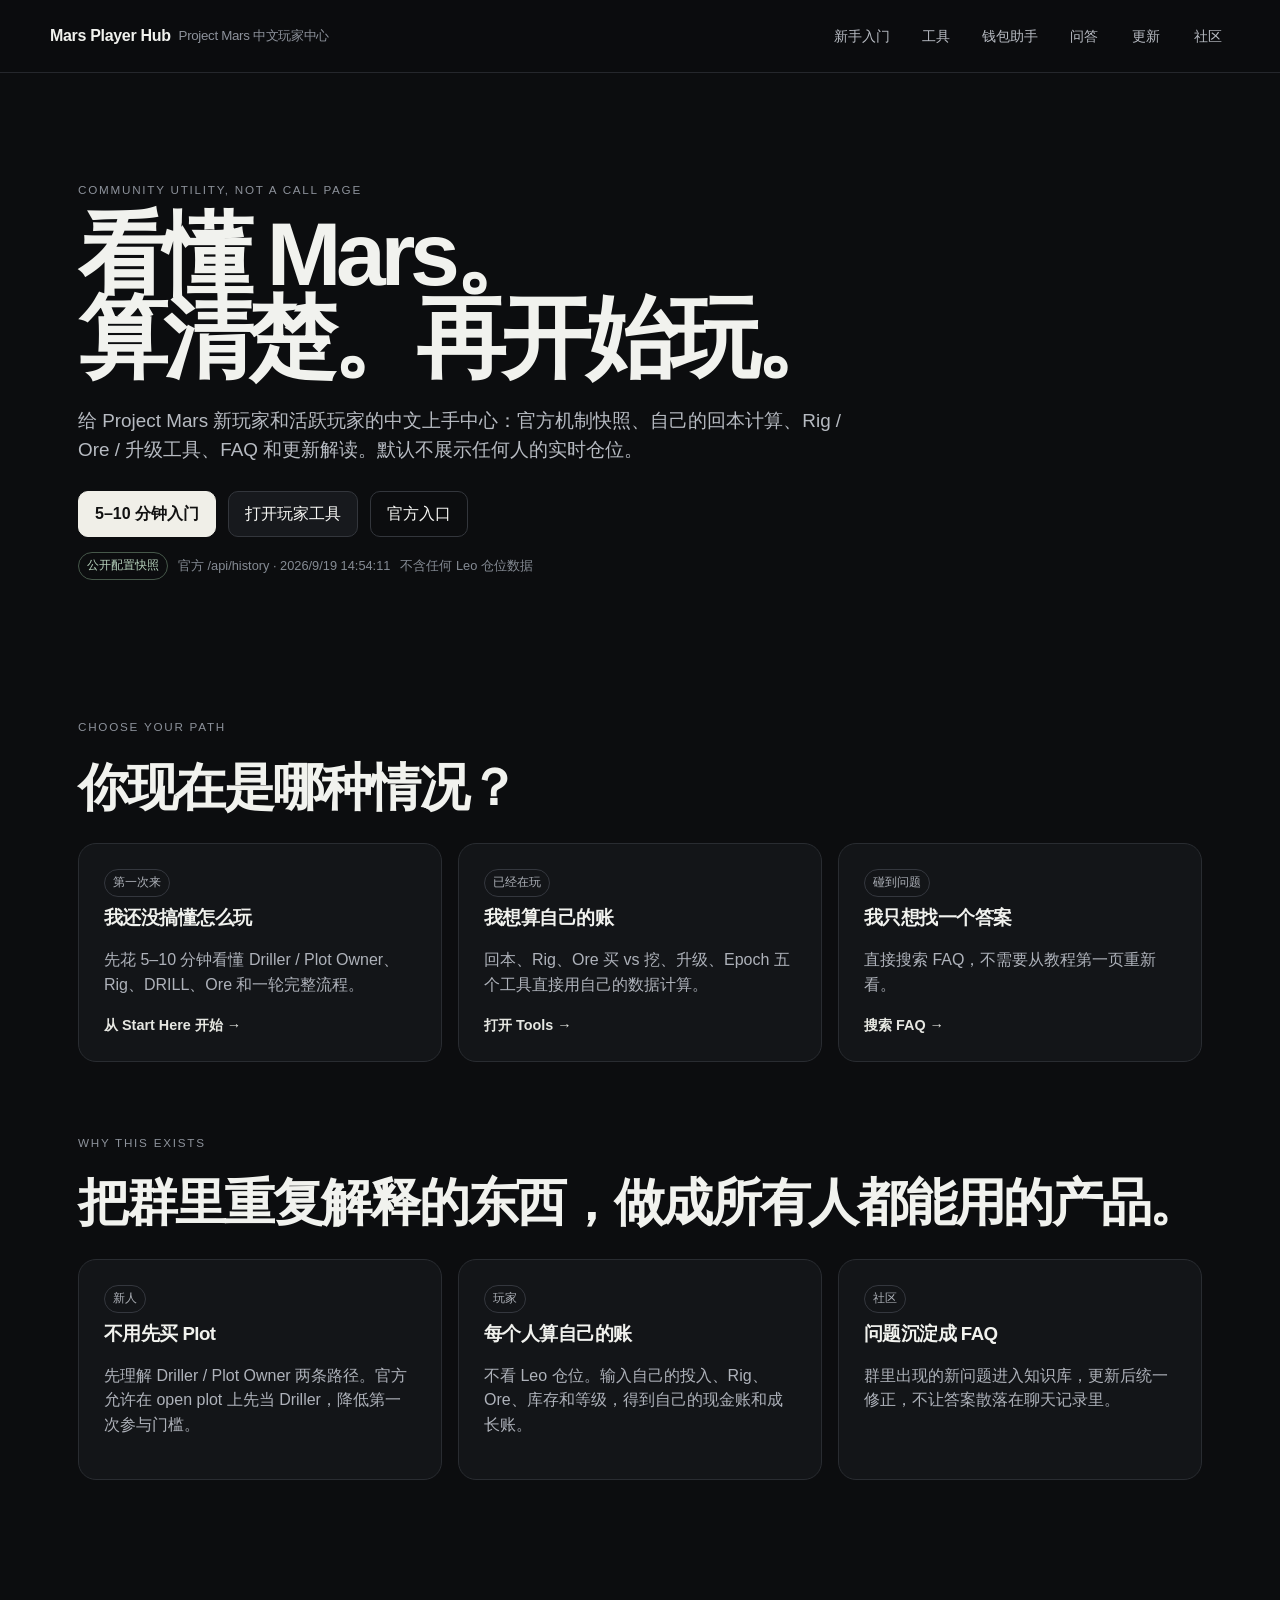
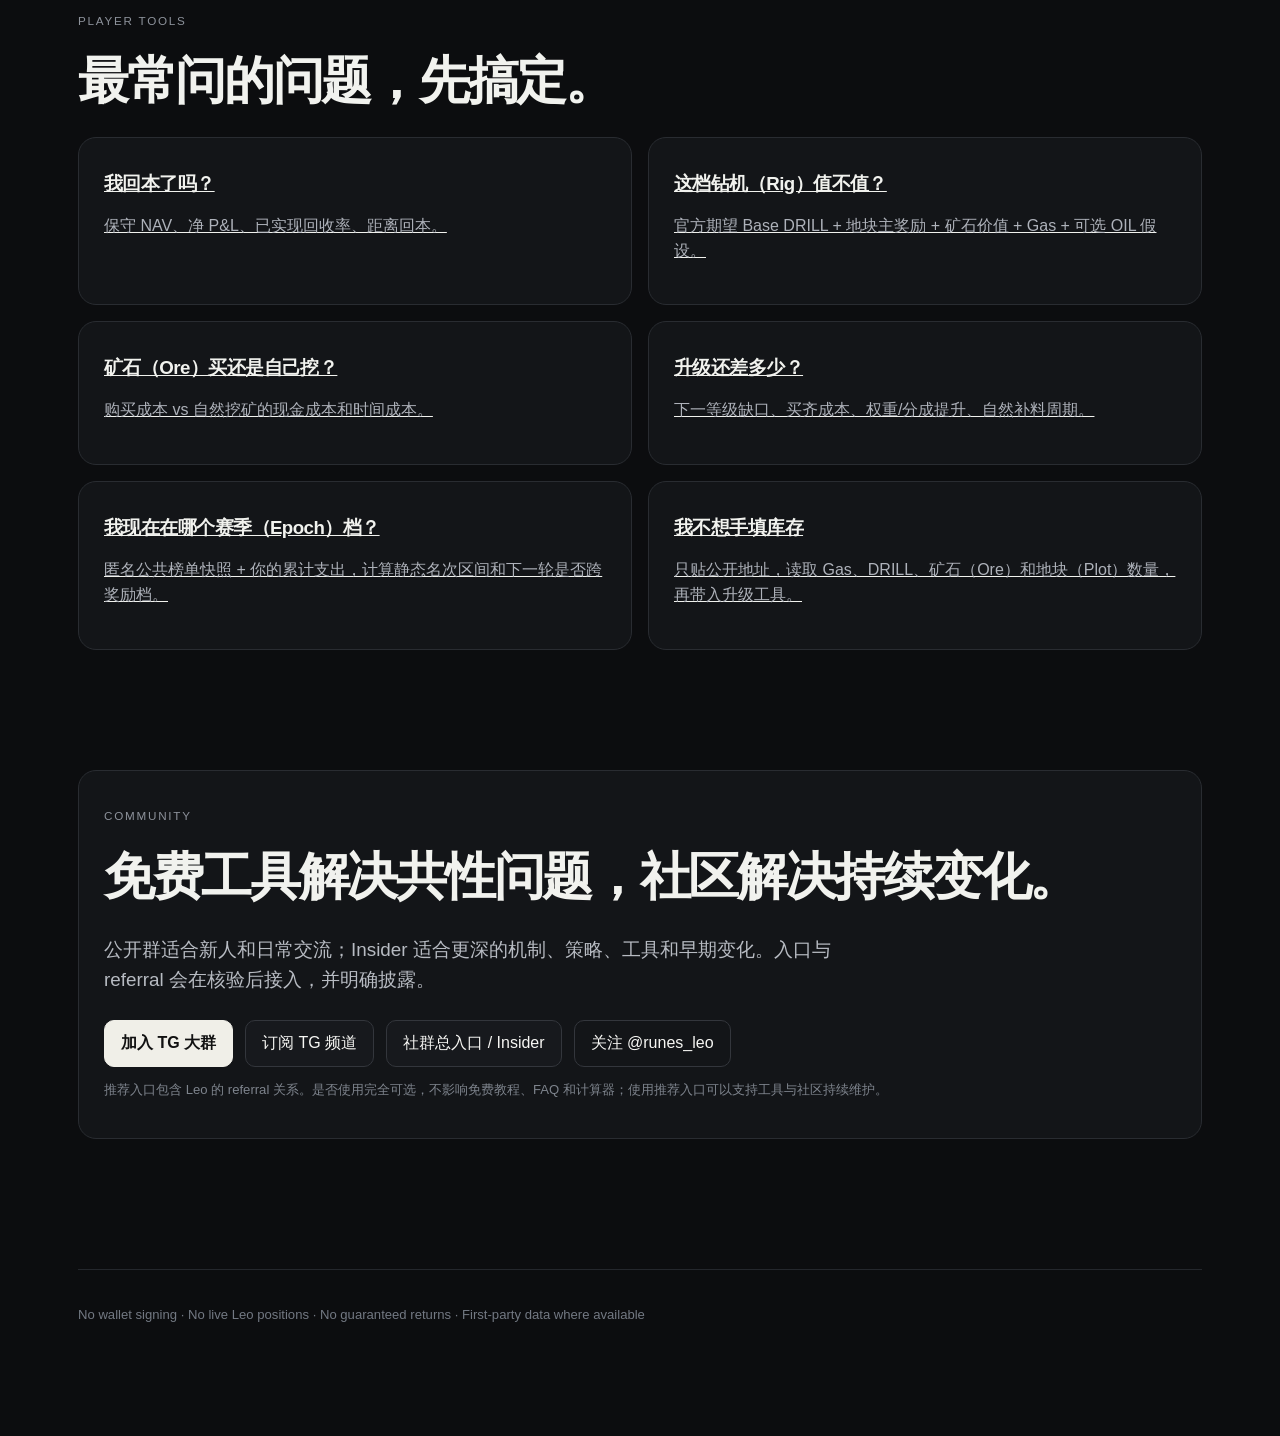
==== index.html @ 68f6cbfe "Mars Player Hub v0.5 preview" ====
<!doctype html><html lang="zh-CN"><head><meta charset="utf-8"><meta name="viewport" content="width=device-width,initial-scale=1"><title>Mars Player Hub</title><link rel="stylesheet" href="./styles.css"></head><body>
<header class="nav"><a class="brand" href="./index.html">Mars Player Hub <small>Project Mars 中文玩家中心</small></a><nav aria-label="主导航"><a href="./start.html">新手入门</a><a href="./tools.html">工具</a><a href="./wallet.html">钱包助手</a><a href="./faq.html">问答</a><a href="./updates.html">更新</a><a href="#community">社区</a></nav></header>
<main class="shell"><section class="hero"><p class="eyebrow">Community utility, not a call page</p><h1>看懂 Mars。<br>算清楚。再开始玩。</h1><p class="lede">给 Project Mars 新玩家和活跃玩家的中文上手中心：官方机制快照、自己的回本计算、Rig / Ore / 升级工具、FAQ 和更新解读。默认不展示任何人的实时仓位。</p><div class="actions"><a class="btn primary" href="./start.html">5–10 分钟入门</a><a class="btn" href="./tools.html">打开玩家工具</a><a class="btn ghost" data-track="official" href="https://project-mars.app" target="_blank" rel="noreferrer">官方入口</a></div><div id="freshness" class="sourcebar"></div></section>
<section class="section quick-paths"><p class="eyebrow">Choose your path</p><h2 class="section-title">你现在是哪种情况？</h2><div class="grid"><a class="card path-card" href="./start.html"><span class="tag">第一次来</span><h3>我还没搞懂怎么玩</h3><p>先花 5–10 分钟看懂 Driller / Plot Owner、Rig、DRILL、Ore 和一轮完整流程。</p><strong>从 Start Here 开始 →</strong></a><a class="card path-card" href="./tools.html"><span class="tag">已经在玩</span><h3>我想算自己的账</h3><p>回本、Rig、Ore 买 vs 挖、升级、Epoch 五个工具直接用自己的数据计算。</p><strong>打开 Tools →</strong></a><a class="card path-card" href="./faq.html"><span class="tag">碰到问题</span><h3>我只想找一个答案</h3><p>直接搜索 FAQ，不需要从教程第一页重新看。</p><strong>搜索 FAQ →</strong></a></div><section class="section"><p class="eyebrow">Why this exists</p><h2 class="section-title">把群里重复解释的东西，做成所有人都能用的产品。</h2><div class="grid"><article class="card"><span class="tag">新人</span><h3>不用先买 Plot</h3><p>先理解 Driller / Plot Owner 两条路径。官方允许在 open plot 上先当 Driller，降低第一次参与门槛。</p></article><article class="card"><span class="tag">玩家</span><h3>每个人算自己的账</h3><p>不看 Leo 仓位。输入自己的投入、Rig、Ore、库存和等级，得到自己的现金账和成长账。</p></article><article class="card"><span class="tag">社区</span><h3>问题沉淀成 FAQ</h3><p>群里出现的新问题进入知识库，更新后统一修正，不让答案散落在聊天记录里。</p></article></div></section>
<section class="section"><p class="eyebrow">Player tools</p><h2 class="section-title">最常问的问题，先搞定。</h2><div class="grid two"><a class="card" href="./tools.html#pnl"><h3>我回本了吗？</h3><p>保守 NAV、净 P&L、已实现回收率、距离回本。</p></a><a class="card" href="./tools.html#rig"><h3>这档钻机（Rig）值不值？</h3><p>官方期望 Base DRILL + 地块主奖励 + 矿石价值 + Gas + 可选 OIL 假设。</p></a><a class="card" href="./tools.html#ore"><h3>矿石（Ore）买还是自己挖？</h3><p>购买成本 vs 自然挖矿的现金成本和时间成本。</p></a><a class="card" href="./tools.html#upgrade"><h3>升级还差多少？</h3><p>下一等级缺口、买齐成本、权重/分成提升、自然补料周期。</p></a><a class="card" href="./tools.html#epoch"><h3>我现在在哪个赛季（Epoch）档？</h3><p>匿名公共榜单快照 + 你的累计支出，计算静态名次区间和下一轮是否跨奖励档。</p></a><a class="card" href="./wallet.html"><h3>我不想手填库存</h3><p>只贴公开地址，读取 Gas、DRILL、矿石（Ore）和地块（Plot）数量，再带入升级工具。</p></a></div></section>
<section id="community" class="section"><div class="panel"><p class="eyebrow">Community</p><h2 class="section-title">免费工具解决共性问题，社区解决持续变化。</h2><p class="lede">公开群适合新人和日常交流；Insider 适合更深的机制、策略、工具和早期变化。入口与 referral 会在核验后接入，并明确披露。</p><div class="actions"><a class="btn primary" target="_blank" rel="noreferrer" data-track="tg_group" href="https://t.me/runesgang">加入 TG 大群</a><a class="btn" target="_blank" rel="noreferrer" data-track="tg_channel" href="https://t.me/runesgangalpha">订阅 TG 频道</a><a class="btn" target="_blank" rel="noreferrer" data-track="community" href="https://leolabs.me/go/community">社群总入口 / Insider</a><a class="btn ghost" target="_blank" rel="noreferrer" data-track="x" href="https://x.com/runes_leo">关注 @runes_leo</a></div><p class="disclosure">推荐入口包含 Leo 的 referral 关系。是否使用完全可选，不影响免费教程、FAQ 和计算器；使用推荐入口可以支持工具与社区持续维护。</p></div></section>
<footer class="footer">No wallet signing · No live Leo positions · No guaranteed returns · First-party data where available</footer></main><script type="module" src="./home.mjs"></script><script type="module" src="./analytics.mjs"></script></body></html>
---- styles.css ----
*{box-sizing:border-box}html{scroll-behavior:smooth}body{margin:0;font-family:Inter,-apple-system,BlinkMacSystemFont,"Segoe UI",sans-serif;background:#0c0d0f;color:#f1f2ee;line-height:1.55}a{color:inherit}.nav{position:sticky;top:0;z-index:20;display:flex;align-items:center;justify-content:space-between;gap:24px;padding:16px max(22px,calc((100vw - 1180px)/2));background:rgba(12,13,15,.9);backdrop-filter:blur(18px);border-bottom:1px solid #25272c}.brand{text-decoration:none;font-weight:800;letter-spacing:-.02em}.brand small{color:#8d929b;font-weight:500;margin-left:8px}.nav nav{display:flex;align-items:center;gap:18px}.nav nav a{font-size:.9rem;text-decoration:none;color:#b8bcc3}.nav nav a:hover,.nav nav a.active{color:#fff}.shell{max-width:1180px;margin:auto;padding:0 28px}.hero{padding:96px 0 66px;max-width:920px}.eyebrow{font-size:.73rem;letter-spacing:.15em;text-transform:uppercase;color:#8d929b}.hero h1{font-size:clamp(3.2rem,7vw,6.7rem);line-height:.94;letter-spacing:-.06em;margin:13px 0 26px}.lede{max-width:780px;color:#b7bbc2;font-size:1.18rem}.actions{display:flex;gap:12px;flex-wrap:wrap;margin-top:26px}.btn{display:inline-flex;justify-content:center;align-items:center;min-height:44px;padding:10px 16px;border:1px solid #33363c;border-radius:10px;background:#17191d;color:#f7f7f4;text-decoration:none;font:inherit;cursor:pointer}.btn.primary{background:#f0efe8;color:#111;border-color:#f0efe8;font-weight:750}.btn.ghost{background:transparent}.btn:disabled{opacity:.45;cursor:not-allowed}.section{padding:60px 0}.section-title{font-size:clamp(2rem,4vw,3.2rem);letter-spacing:-.045em;margin:8px 0 16px}.muted{color:#90959e}.grid{display:grid;grid-template-columns:repeat(3,1fr);gap:16px}.grid.two{grid-template-columns:repeat(2,1fr)}.card,.panel,.tool,.notice{border:1px solid #292c31;background:#131518;border-radius:18px;padding:25px}.card h3,.tool h2{margin:6px 0 10px;letter-spacing:-.03em}.card p,.tool p{color:#aeb2ba}.metric{font-size:2rem;font-weight:800;letter-spacing:-.04em}.tag,.badge{display:inline-flex;padding:4px 8px;border:1px solid #34373e;border-radius:999px;font-size:.72rem;color:#adb1b8}.badge.good{border-color:#46584a;color:#b7d3bd}.badge.warn{border-color:#65573b;color:#dbc995}.steps{counter-reset:step;display:grid;gap:12px}.step{display:grid;grid-template-columns:44px 1fr;gap:14px;align-items:start;padding:18px;border:1px solid #292c31;border-radius:14px;background:#111316}.step:before{counter-increment:step;content:counter(step);display:grid;place-items:center;width:34px;height:34px;border-radius:50%;background:#ecebe5;color:#111;font-weight:800}.step h3{margin:2px 0 5px}.step p{margin:0;color:#aeb2ba}.split{display:grid;grid-template-columns:1fr 1fr;gap:20px}.table-wrap{overflow:auto;border:1px solid #292c31;border-radius:14px}table{width:100%;border-collapse:collapse;min-width:650px}th,td{text-align:left;padding:12px 14px;border-bottom:1px solid #25282d;font-size:.9rem}th{color:#9297a0;font-weight:600;background:#101215}tr:last-child td{border-bottom:0}.tool-grid{display:grid;grid-template-columns:repeat(2,1fr);gap:18px}.tool{min-height:100%}.tool.wide{grid-column:1/-1}.form-grid{display:grid;grid-template-columns:repeat(2,1fr);gap:12px;margin:18px 0}.form-grid.three{grid-template-columns:repeat(3,1fr)}label{display:block;color:#c6c9ce;font-size:.86rem}input,select{width:100%;margin-top:6px;padding:11px 12px;background:#0d0f11;color:#f5f5f2;border:1px solid #33363d;border-radius:9px;font:inherit}input:focus,select:focus{outline:1px solid #777d87}.result{margin-top:15px;padding:16px;border:1px solid #30343a;border-radius:12px;background:#0d0f11}.result-grid{display:grid;grid-template-columns:repeat(3,1fr);gap:10px}.result-item{padding:12px;background:#15171a;border-radius:10px}.result-item span{display:block;color:#8f949d;font-size:.76rem}.result-item strong{display:block;margin-top:4px;font-size:1.1rem}.assumption{font-size:.78rem;color:#7f858e;margin-top:10px}.requirements{display:grid;gap:8px;margin-top:14px}.req-row{display:grid;grid-template-columns:1.2fr .8fr .8fr .8fr;gap:8px;align-items:end;padding:10px;border:1px solid #282b30;border-radius:10px}.faq-controls{display:flex;gap:10px;flex-wrap:wrap;margin:22px 0}.search{flex:1;min-width:220px}.chips{display:flex;gap:7px;flex-wrap:wrap}.chip{padding:8px 11px;border:1px solid #30333a;border-radius:999px;background:#111316;color:#aeb2ba;cursor:pointer}.chip.active{background:#ecebe5;color:#111;border-color:#ecebe5}.faq-list{display:grid;gap:10px}.faq-item{border:1px solid #292c31;border-radius:12px;background:#131518;padding:17px}.faq-item h3{margin:0 0 8px}.faq-item p{margin:0;color:#aeb2ba}.update-card{border-left:3px solid #555b65}.flow{display:grid;grid-template-columns:repeat(3,1fr);gap:10px;margin-top:16px}.flow div{padding:14px;border:1px solid #282b30;border-radius:10px;background:#0e1012}.flow b{display:block;margin-bottom:5px}.flow span{color:#9fa4ad;font-size:.88rem}.disclosure{font-size:.82rem;color:#7e848d}.footer{margin-top:70px;padding:35px 0 50px;border-top:1px solid #24272c;color:#737983;font-size:.82rem}.empty{padding:30px;text-align:center;color:#8b9099}.sourcebar{display:flex;gap:10px;align-items:center;flex-wrap:wrap;margin-top:15px;color:#858b94;font-size:.8rem}.callout{padding:18px;border-left:3px solid #c6bd8a;background:#171711;border-radius:8px;color:#d4d0b8}.danger{border-left-color:#a97070;background:#1b1313;color:#dabbbb}@media(max-width:850px){.nav nav{display:none}.grid,.grid.two,.split,.tool-grid{grid-template-columns:1fr}.tool.wide{grid-column:auto}.form-grid,.form-grid.three,.result-grid{grid-template-columns:1fr}.req-row{grid-template-columns:1fr 1fr}.hero{padding-top:70px}.shell{padding:0 18px}.flow{grid-template-columns:1fr}}
/* v0.4 usability */
.nav nav a{display:inline-flex;align-items:center;min-height:40px;white-space:nowrap}
.tool{scroll-margin-top:110px}
.tool-jump{position:sticky;top:73px;z-index:15;display:flex;gap:8px;overflow-x:auto;padding:10px 0 12px;margin-bottom:18px;background:linear-gradient(#0c0d0f 75%,transparent);scrollbar-width:none}
.tool-jump::-webkit-scrollbar{display:none}
.tool-jump a{flex:0 0 auto;text-decoration:none;border:1px solid #30333a;border-radius:999px;padding:8px 13px;min-height:40px;color:#c1c5cb;background:#111316}
.tool-jump a:hover{border-color:#575c65;color:#fff}
.helper{font-size:.82rem;color:#858b94;margin:4px 0 14px}
.advanced{margin:10px 0 16px;border:1px solid #292c31;border-radius:12px;background:#101215}
.advanced summary{cursor:pointer;padding:12px 14px;color:#b8bdc5;font-size:.88rem}
.advanced[open] summary{border-bottom:1px solid #272a2f}
.advanced .form-grid{padding:0 14px;margin:14px 0}
.advanced .helper{padding:0 14px 12px}
input,select{min-height:44px}
.chip{min-height:40px}
.role-note{font-size:.78rem;color:#8f949d}
@media(max-width:850px){
  .nav{flex-wrap:wrap;gap:6px;padding:11px 18px}
  .brand{width:100%;padding-top:2px}
  .brand small{display:none}
  .nav nav{display:flex;width:100%;overflow-x:auto;gap:18px;scrollbar-width:none;padding:1px 0}
  .nav nav::-webkit-scrollbar{display:none}
  .nav nav a{min-height:42px}
  .tool-jump{top:91px;margin-left:-18px;margin-right:-18px;padding-left:18px;padding-right:18px}
  .hero{padding-top:52px;padding-bottom:42px}
  .hero h1{font-size:clamp(2.7rem,13vw,4.7rem)}
  .section{padding:44px 0}
  .actions .btn{flex:1 1 150px}
}

/* v0.4.1 mobile hardening */
.brand{display:flex;align-items:center;min-height:40px}
.nav nav a{min-width:44px;justify-content:center;padding-left:6px;padding-right:6px}
.card,.panel,.tool,.notice,.tool-grid,.split{min-width:0}
.table-wrap{max-width:100%;min-width:0}
.tool-grid>*{min-width:0}
@media(max-width:850px){
  .nav nav{gap:8px}
}

/* v0.4.2 path clarity */
.path-card{text-decoration:none}
.path-card strong{display:block;margin-top:14px;font-size:.9rem;color:#e6e7e2}
.field-help{display:block;margin-top:6px;color:#7f858e;font-size:.76rem;line-height:1.4}
[hidden]{display:none!important}

/* v0.5 terminology + wallet helper */
.term-grid{display:grid;grid-template-columns:repeat(3,1fr);gap:12px;margin-top:24px}
.term-card{border:1px solid #292c31;background:#111316;border-radius:12px;padding:16px}
.term-card strong{display:block;font-size:1.05rem}
.term-card span{display:block;color:#9298a1;font-size:.78rem;margin-top:2px}
.term-card p{color:#aeb2ba;font-size:.84rem;margin:9px 0 0}
.wallet-form{display:grid;grid-template-columns:1fr auto;gap:12px;align-items:end}
.wallet-form .btn{min-width:120px}
.wallet-privacy{margin-top:16px}
.wallet-ore-panel{margin-top:18px}
.wallet-prefill-status{margin:10px 0 14px;padding:11px 13px;border:1px solid #2f343a;border-radius:10px;background:#101215;color:#aeb4bc;font-size:.84rem}
.wallet-prefill-status a{color:#e2e4df;text-decoration:none}
.wallet-prefill-status strong{color:#f1f2ee}
@media(max-width:850px){
  .term-grid{grid-template-columns:1fr}
  .wallet-form{grid-template-columns:1fr}
  .wallet-form .btn{width:100%}
}

.link-button{border:0;background:transparent;color:#cfd3d9;text-decoration:underline;cursor:pointer;padding:4px 6px;font:inherit;font-size:.8rem}
.link-button:hover{color:#fff}
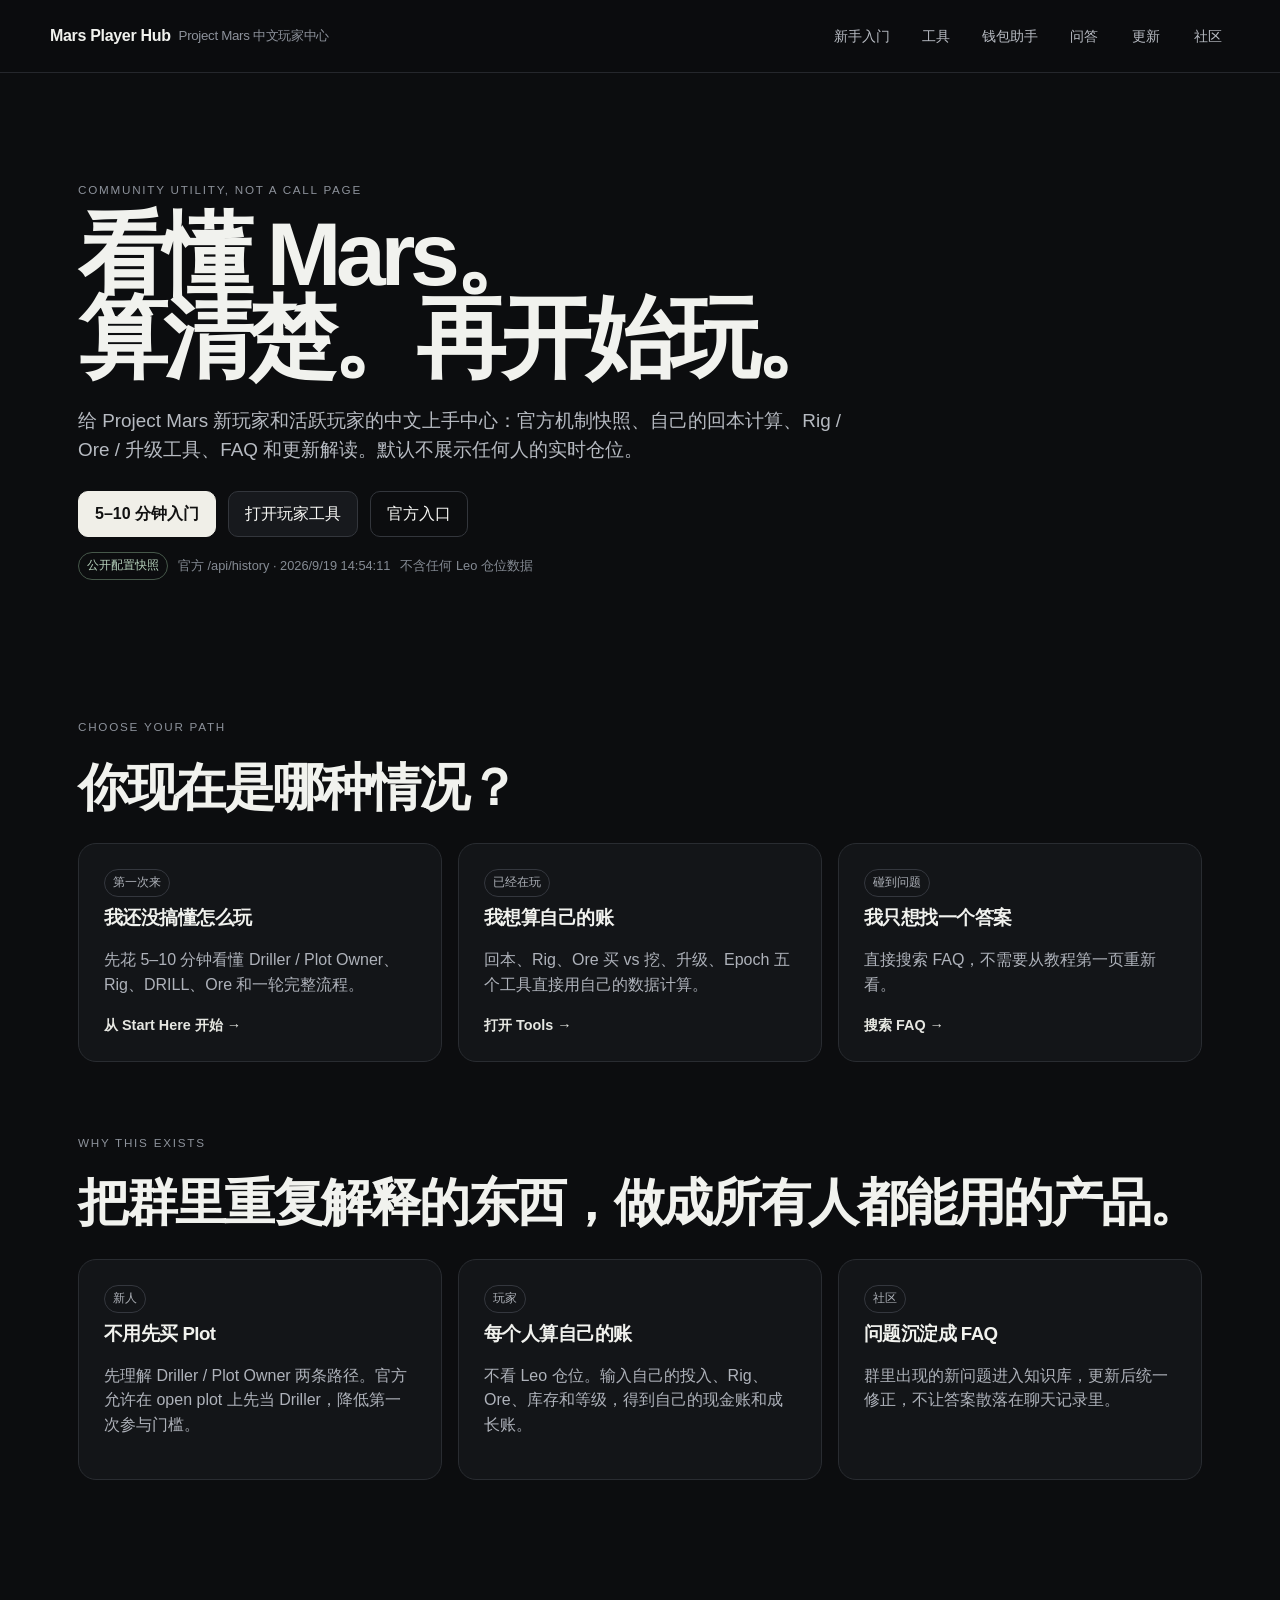
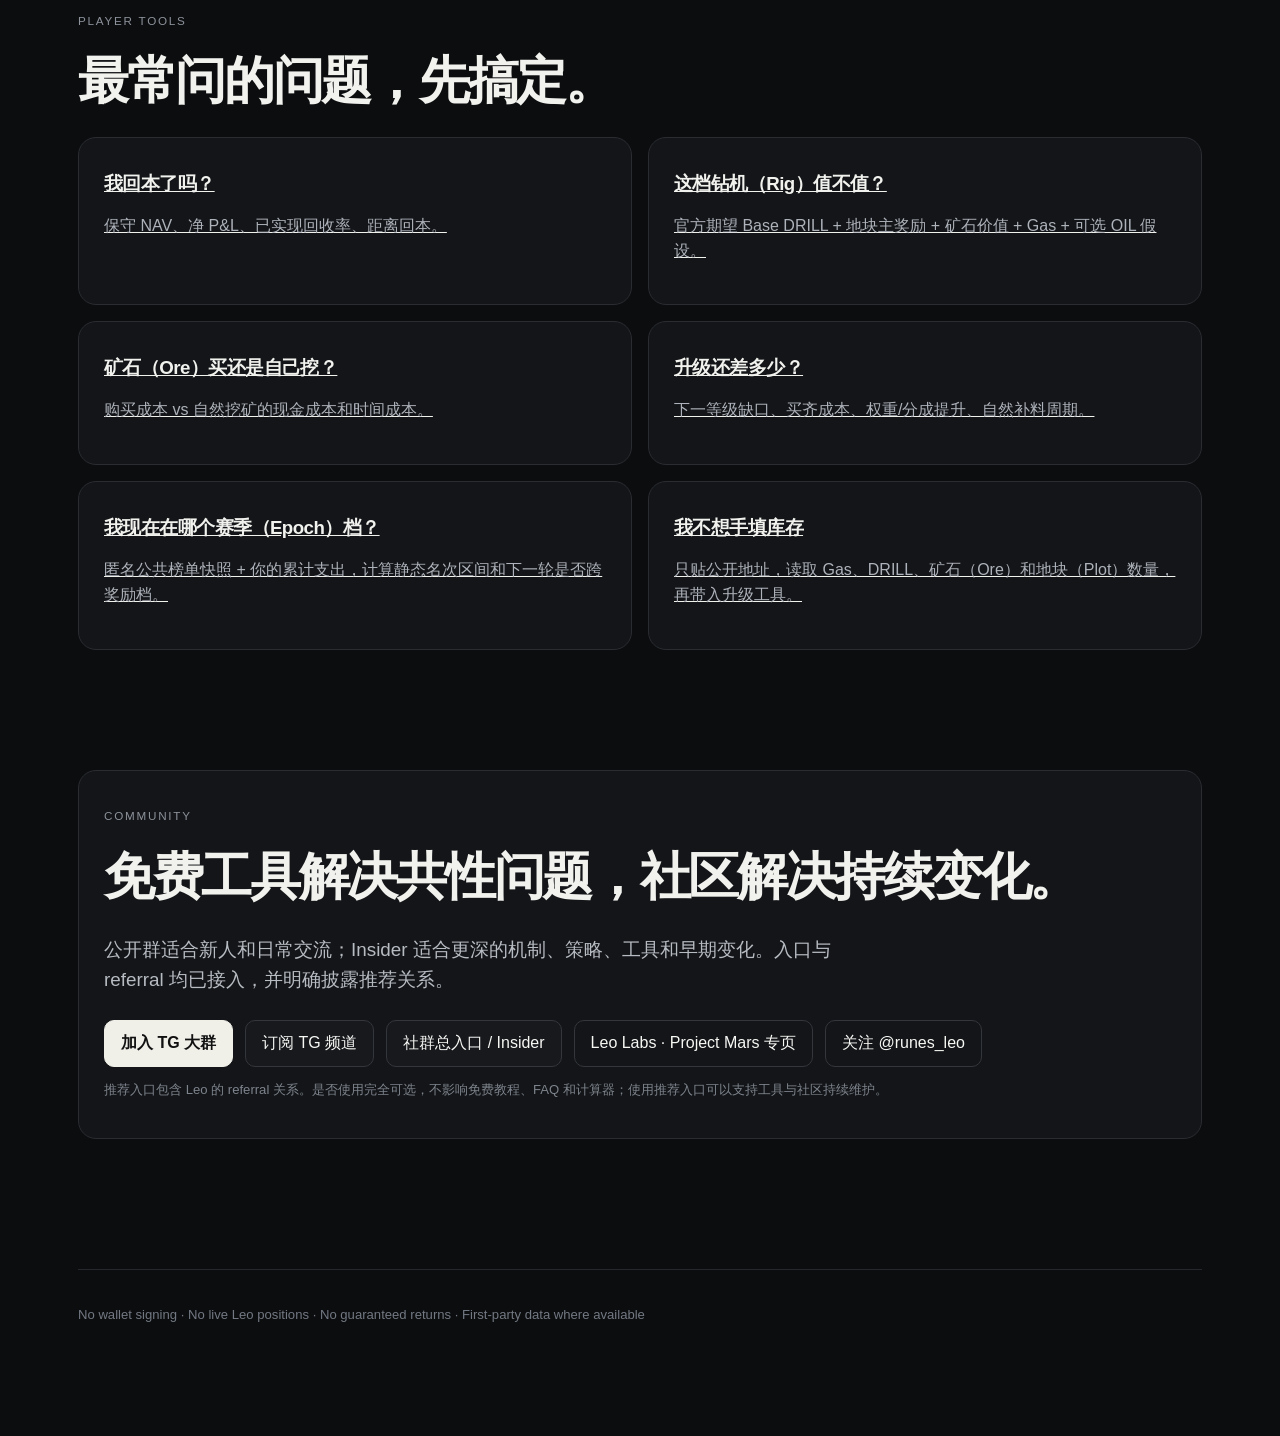
==== commit b1749641: "chore: route Mars traffic through Leo Labs" ====
--- a/index.html
+++ b/index.html
@@ -3,5 +3,5 @@
 <main class="shell"><section class="hero"><p class="eyebrow">Community utility, not a call page</p><h1>看懂 Mars。<br>算清楚。再开始玩。</h1><p class="lede">给 Project Mars 新玩家和活跃玩家的中文上手中心：官方机制快照、自己的回本计算、Rig / Ore / 升级工具、FAQ 和更新解读。默认不展示任何人的实时仓位。</p><div class="actions"><a class="btn primary" href="./start.html">5–10 分钟入门</a><a class="btn" href="./tools.html">打开玩家工具</a><a class="btn ghost" data-track="official" href="https://project-mars.app" target="_blank" rel="noreferrer">官方入口</a></div><div id="freshness" class="sourcebar"></div></section>
 <section class="section quick-paths"><p class="eyebrow">Choose your path</p><h2 class="section-title">你现在是哪种情况？</h2><div class="grid"><a class="card path-card" href="./start.html"><span class="tag">第一次来</span><h3>我还没搞懂怎么玩</h3><p>先花 5–10 分钟看懂 Driller / Plot Owner、Rig、DRILL、Ore 和一轮完整流程。</p><strong>从 Start Here 开始 →</strong></a><a class="card path-card" href="./tools.html"><span class="tag">已经在玩</span><h3>我想算自己的账</h3><p>回本、Rig、Ore 买 vs 挖、升级、Epoch 五个工具直接用自己的数据计算。</p><strong>打开 Tools →</strong></a><a class="card path-card" href="./faq.html"><span class="tag">碰到问题</span><h3>我只想找一个答案</h3><p>直接搜索 FAQ，不需要从教程第一页重新看。</p><strong>搜索 FAQ →</strong></a></div><section class="section"><p class="eyebrow">Why this exists</p><h2 class="section-title">把群里重复解释的东西，做成所有人都能用的产品。</h2><div class="grid"><article class="card"><span class="tag">新人</span><h3>不用先买 Plot</h3><p>先理解 Driller / Plot Owner 两条路径。官方允许在 open plot 上先当 Driller，降低第一次参与门槛。</p></article><article class="card"><span class="tag">玩家</span><h3>每个人算自己的账</h3><p>不看 Leo 仓位。输入自己的投入、Rig、Ore、库存和等级，得到自己的现金账和成长账。</p></article><article class="card"><span class="tag">社区</span><h3>问题沉淀成 FAQ</h3><p>群里出现的新问题进入知识库，更新后统一修正，不让答案散落在聊天记录里。</p></article></div></section>
 <section class="section"><p class="eyebrow">Player tools</p><h2 class="section-title">最常问的问题，先搞定。</h2><div class="grid two"><a class="card" href="./tools.html#pnl"><h3>我回本了吗？</h3><p>保守 NAV、净 P&L、已实现回收率、距离回本。</p></a><a class="card" href="./tools.html#rig"><h3>这档钻机（Rig）值不值？</h3><p>官方期望 Base DRILL + 地块主奖励 + 矿石价值 + Gas + 可选 OIL 假设。</p></a><a class="card" href="./tools.html#ore"><h3>矿石（Ore）买还是自己挖？</h3><p>购买成本 vs 自然挖矿的现金成本和时间成本。</p></a><a class="card" href="./tools.html#upgrade"><h3>升级还差多少？</h3><p>下一等级缺口、买齐成本、权重/分成提升、自然补料周期。</p></a><a class="card" href="./tools.html#epoch"><h3>我现在在哪个赛季（Epoch）档？</h3><p>匿名公共榜单快照 + 你的累计支出，计算静态名次区间和下一轮是否跨奖励档。</p></a><a class="card" href="./wallet.html"><h3>我不想手填库存</h3><p>只贴公开地址，读取 Gas、DRILL、矿石（Ore）和地块（Plot）数量，再带入升级工具。</p></a></div></section>
-<section id="community" class="section"><div class="panel"><p class="eyebrow">Community</p><h2 class="section-title">免费工具解决共性问题，社区解决持续变化。</h2><p class="lede">公开群适合新人和日常交流；Insider 适合更深的机制、策略、工具和早期变化。入口与 referral 会在核验后接入，并明确披露。</p><div class="actions"><a class="btn primary" target="_blank" rel="noreferrer" data-track="tg_group" href="https://t.me/runesgang">加入 TG 大群</a><a class="btn" target="_blank" rel="noreferrer" data-track="tg_channel" href="https://t.me/runesgangalpha">订阅 TG 频道</a><a class="btn" target="_blank" rel="noreferrer" data-track="community" href="https://leolabs.me/go/community">社群总入口 / Insider</a><a class="btn ghost" target="_blank" rel="noreferrer" data-track="x" href="https://x.com/runes_leo">关注 @runes_leo</a></div><p class="disclosure">推荐入口包含 Leo 的 referral 关系。是否使用完全可选，不影响免费教程、FAQ 和计算器；使用推荐入口可以支持工具与社区持续维护。</p></div></section>
+<section id="community" class="section"><div class="panel"><p class="eyebrow">Community</p><h2 class="section-title">免费工具解决共性问题，社区解决持续变化。</h2><p class="lede">公开群适合新人和日常交流；Insider 适合更深的机制、策略、工具和早期变化。入口与 referral 均已接入，并明确披露推荐关系。</p><div class="actions"><a class="btn primary" target="_blank" rel="noreferrer" data-track="tg_group" href="https://t.me/runesgang">加入 TG 大群</a><a class="btn" target="_blank" rel="noreferrer" data-track="tg_channel" href="https://t.me/runesgangalpha">订阅 TG 频道</a><a class="btn" target="_blank" rel="noreferrer" data-track="community" href="https://leolabs.me/go/community">社群总入口 / Insider</a><a class="btn ghost" target="_blank" rel="noreferrer" data-track="leolabs_mars" href="https://leolabs.me/tools/project-mars/">Leo Labs · Project Mars 专页</a><a class="btn ghost" target="_blank" rel="noreferrer" data-track="x" href="https://x.com/runes_leo">关注 @runes_leo</a></div><p class="disclosure">推荐入口包含 Leo 的 referral 关系。是否使用完全可选，不影响免费教程、FAQ 和计算器；使用推荐入口可以支持工具与社区持续维护。</p></div></section>
 <footer class="footer">No wallet signing · No live Leo positions · No guaranteed returns · First-party data where available</footer></main><script type="module" src="./home.mjs"></script><script type="module" src="./analytics.mjs"></script></body></html>
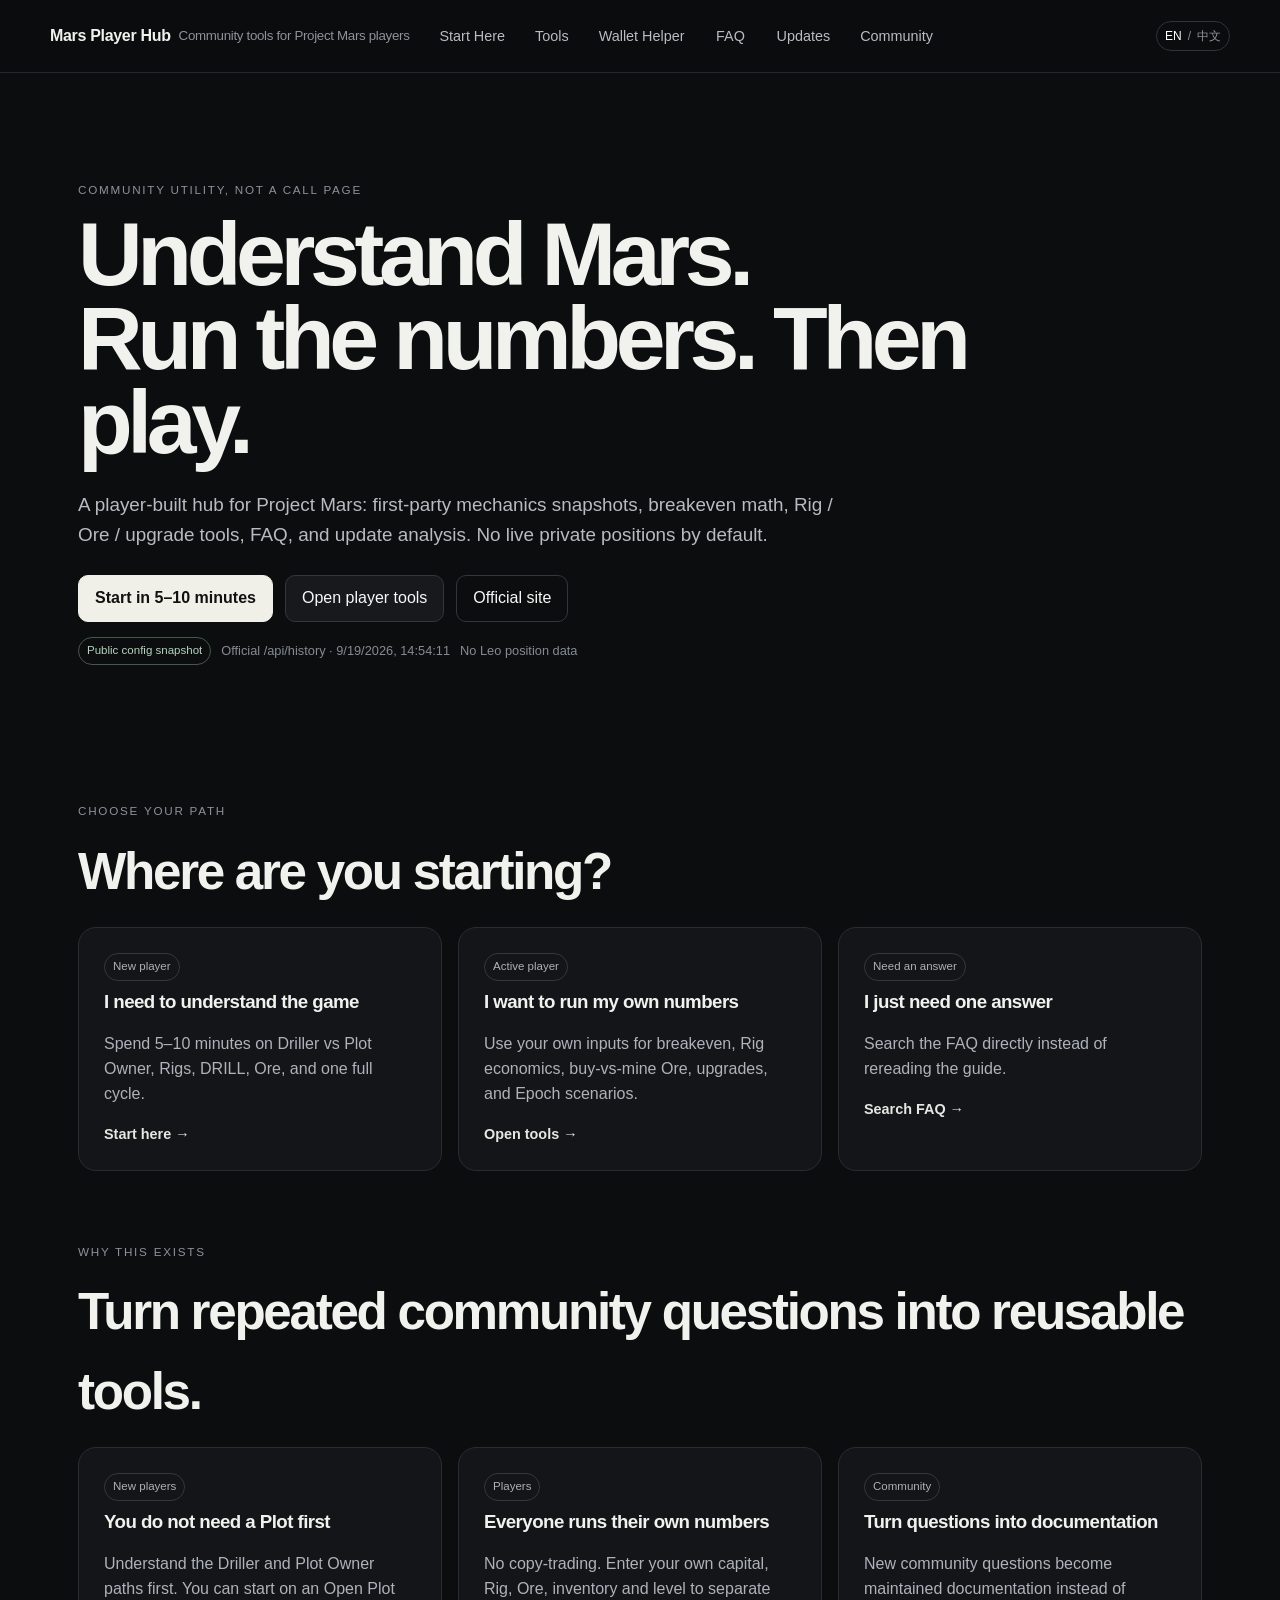
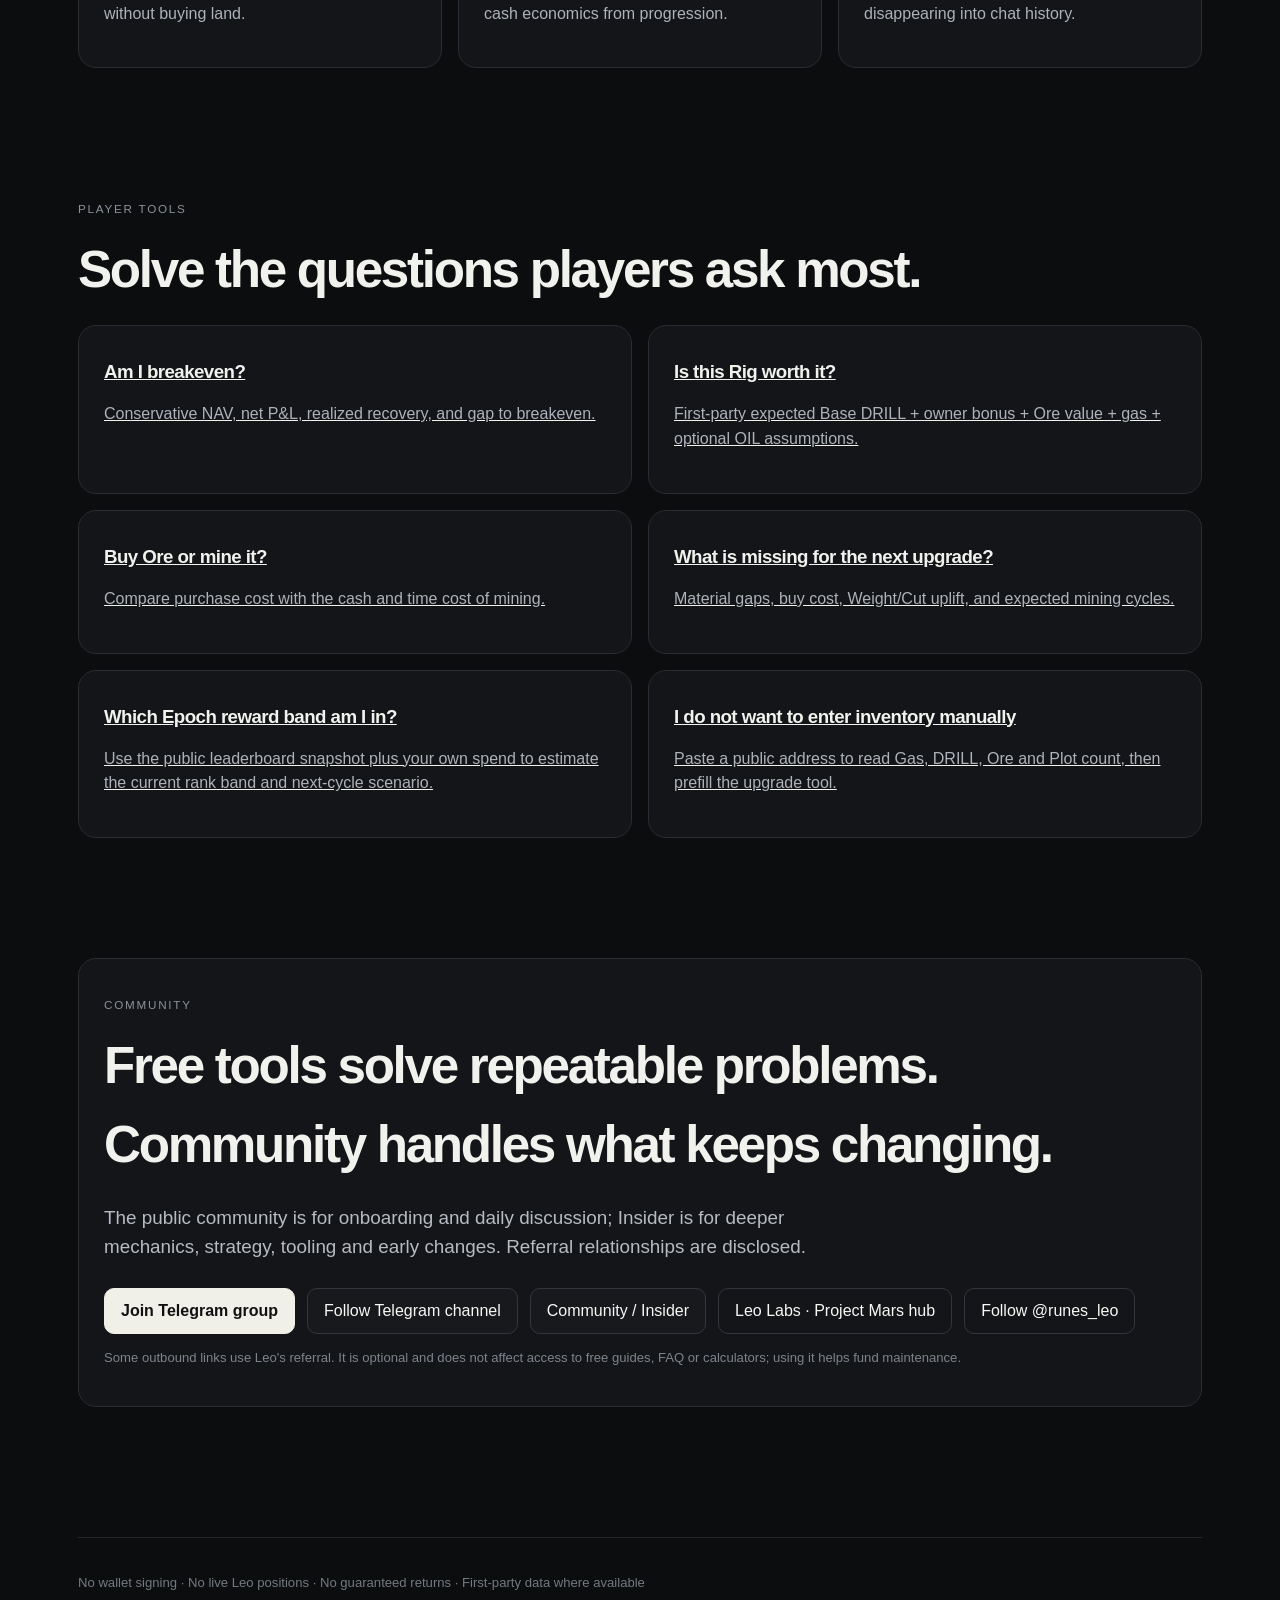
==== commit 2892d5db: "fix(seo): point index.html home link to canonical slash" ====
--- a/index.html
+++ b/index.html
@@ -1,6 +1,6 @@
 <!doctype html><html lang="zh-CN"><head><meta charset="utf-8"><meta name="viewport" content="width=device-width,initial-scale=1"><title>Mars Player Hub</title><link rel="stylesheet" href="./styles.css"></head><body>
-<header class="nav"><a class="brand" href="./index.html">Mars Player Hub <small>Project Mars 中文玩家中心</small></a><nav aria-label="主导航"><a href="./start.html">新手入门</a><a href="./tools.html">工具</a><a href="./wallet.html">钱包助手</a><a href="./faq.html">问答</a><a href="./updates.html">更新</a><a href="#community">社区</a></nav></header>
-<main class="shell"><section class="hero"><p class="eyebrow">Community utility, not a call page</p><h1>看懂 Mars。<br>算清楚。再开始玩。</h1><p class="lede">给 Project Mars 新玩家和活跃玩家的中文上手中心：官方机制快照、自己的回本计算、Rig / Ore / 升级工具、FAQ 和更新解读。默认不展示任何人的实时仓位。</p><div class="actions"><a class="btn primary" href="./start.html">5–10 分钟入门</a><a class="btn" href="./tools.html">打开玩家工具</a><a class="btn ghost" data-track="official" href="https://project-mars.app" target="_blank" rel="noreferrer">官方入口</a></div><div id="freshness" class="sourcebar"></div></section>
+<header class="nav"><a class="brand" href="./">Mars Player Hub <small>Project Mars 中文玩家中心</small></a><nav aria-label="主导航"><a href="./start.html">新手入门</a><a href="./tools.html">工具</a><a href="./wallet.html">钱包助手</a><a href="./faq.html">问答</a><a href="./updates.html">更新</a><a href="#community">社区</a></nav></header>
+<main class="shell"><section class="hero"><p class="eyebrow">Community utility, not a call page</p><h1>看懂 Mars。<br>算清楚。再开始玩。</h1><p class="lede">给 Project Mars 新玩家和活跃玩家的中文上手中心：官方机制快照、自己的回本计算、Rig / Ore / 升级工具、FAQ 和更新解读。默认不展示任何人的实时仓位。</p><div class="actions"><a class="btn primary" href="./start.html">5–10 分钟入门</a><a class="btn" href="./tools.html">打开玩家工具</a><a class="btn ghost" data-track="official" href="https://leolabs.me/go/project-mars" target="_blank" rel="noreferrer">官方入口</a></div><div id="freshness" class="sourcebar"></div></section>
 <section class="section quick-paths"><p class="eyebrow">Choose your path</p><h2 class="section-title">你现在是哪种情况？</h2><div class="grid"><a class="card path-card" href="./start.html"><span class="tag">第一次来</span><h3>我还没搞懂怎么玩</h3><p>先花 5–10 分钟看懂 Driller / Plot Owner、Rig、DRILL、Ore 和一轮完整流程。</p><strong>从 Start Here 开始 →</strong></a><a class="card path-card" href="./tools.html"><span class="tag">已经在玩</span><h3>我想算自己的账</h3><p>回本、Rig、Ore 买 vs 挖、升级、Epoch 五个工具直接用自己的数据计算。</p><strong>打开 Tools →</strong></a><a class="card path-card" href="./faq.html"><span class="tag">碰到问题</span><h3>我只想找一个答案</h3><p>直接搜索 FAQ，不需要从教程第一页重新看。</p><strong>搜索 FAQ →</strong></a></div><section class="section"><p class="eyebrow">Why this exists</p><h2 class="section-title">把群里重复解释的东西，做成所有人都能用的产品。</h2><div class="grid"><article class="card"><span class="tag">新人</span><h3>不用先买 Plot</h3><p>先理解 Driller / Plot Owner 两条路径。官方允许在 open plot 上先当 Driller，降低第一次参与门槛。</p></article><article class="card"><span class="tag">玩家</span><h3>每个人算自己的账</h3><p>不看 Leo 仓位。输入自己的投入、Rig、Ore、库存和等级，得到自己的现金账和成长账。</p></article><article class="card"><span class="tag">社区</span><h3>问题沉淀成 FAQ</h3><p>群里出现的新问题进入知识库，更新后统一修正，不让答案散落在聊天记录里。</p></article></div></section>
 <section class="section"><p class="eyebrow">Player tools</p><h2 class="section-title">最常问的问题，先搞定。</h2><div class="grid two"><a class="card" href="./tools.html#pnl"><h3>我回本了吗？</h3><p>保守 NAV、净 P&L、已实现回收率、距离回本。</p></a><a class="card" href="./tools.html#rig"><h3>这档钻机（Rig）值不值？</h3><p>官方期望 Base DRILL + 地块主奖励 + 矿石价值 + Gas + 可选 OIL 假设。</p></a><a class="card" href="./tools.html#ore"><h3>矿石（Ore）买还是自己挖？</h3><p>购买成本 vs 自然挖矿的现金成本和时间成本。</p></a><a class="card" href="./tools.html#upgrade"><h3>升级还差多少？</h3><p>下一等级缺口、买齐成本、权重/分成提升、自然补料周期。</p></a><a class="card" href="./tools.html#epoch"><h3>我现在在哪个赛季（Epoch）档？</h3><p>匿名公共榜单快照 + 你的累计支出，计算静态名次区间和下一轮是否跨奖励档。</p></a><a class="card" href="./wallet.html"><h3>我不想手填库存</h3><p>只贴公开地址，读取 Gas、DRILL、矿石（Ore）和地块（Plot）数量，再带入升级工具。</p></a></div></section>
 <section id="community" class="section"><div class="panel"><p class="eyebrow">Community</p><h2 class="section-title">免费工具解决共性问题，社区解决持续变化。</h2><p class="lede">公开群适合新人和日常交流；Insider 适合更深的机制、策略、工具和早期变化。入口与 referral 均已接入，并明确披露推荐关系。</p><div class="actions"><a class="btn primary" target="_blank" rel="noreferrer" data-track="tg_group" href="https://t.me/runesgang">加入 TG 大群</a><a class="btn" target="_blank" rel="noreferrer" data-track="tg_channel" href="https://t.me/runesgangalpha">订阅 TG 频道</a><a class="btn" target="_blank" rel="noreferrer" data-track="community" href="https://leolabs.me/go/community">社群总入口 / Insider</a><a class="btn ghost" target="_blank" rel="noreferrer" data-track="leolabs_mars" href="https://leolabs.me/tools/project-mars/">Leo Labs · Project Mars 专页</a><a class="btn ghost" target="_blank" rel="noreferrer" data-track="x" href="https://x.com/runes_leo">关注 @runes_leo</a></div><p class="disclosure">推荐入口包含 Leo 的 referral 关系。是否使用完全可选，不影响免费教程、FAQ 和计算器；使用推荐入口可以支持工具与社区持续维护。</p></div></section>
--- a/styles.css
+++ b/styles.css
@@ -1,68 +1,3 @@
-*{box-sizing:border-box}html{scroll-behavior:smooth}body{margin:0;font-family:Inter,-apple-system,BlinkMacSystemFont,"Segoe UI",sans-serif;background:#0c0d0f;color:#f1f2ee;line-height:1.55}a{color:inherit}.nav{position:sticky;top:0;z-index:20;display:flex;align-items:center;justify-content:space-between;gap:24px;padding:16px max(22px,calc((100vw - 1180px)/2));background:rgba(12,13,15,.9);backdrop-filter:blur(18px);border-bottom:1px solid #25272c}.brand{text-decoration:none;font-weight:800;letter-spacing:-.02em}.brand small{color:#8d929b;font-weight:500;margin-left:8px}.nav nav{display:flex;align-items:center;gap:18px}.nav nav a{font-size:.9rem;text-decoration:none;color:#b8bcc3}.nav nav a:hover,.nav nav a.active{color:#fff}.shell{max-width:1180px;margin:auto;padding:0 28px}.hero{padding:96px 0 66px;max-width:920px}.eyebrow{font-size:.73rem;letter-spacing:.15em;text-transform:uppercase;color:#8d929b}.hero h1{font-size:clamp(3.2rem,7vw,6.7rem);line-height:.94;letter-spacing:-.06em;margin:13px 0 26px}.lede{max-width:780px;color:#b7bbc2;font-size:1.18rem}.actions{display:flex;gap:12px;flex-wrap:wrap;margin-top:26px}.btn{display:inline-flex;justify-content:center;align-items:center;min-height:44px;padding:10px 16px;border:1px solid #33363c;border-radius:10px;background:#17191d;color:#f7f7f4;text-decoration:none;font:inherit;cursor:pointer}.btn.primary{background:#f0efe8;color:#111;border-color:#f0efe8;font-weight:750}.btn.ghost{background:transparent}.btn:disabled{opacity:.45;cursor:not-allowed}.section{padding:60px 0}.section-title{font-size:clamp(2rem,4vw,3.2rem);letter-spacing:-.045em;margin:8px 0 16px}.muted{color:#90959e}.grid{display:grid;grid-template-columns:repeat(3,1fr);gap:16px}.grid.two{grid-template-columns:repeat(2,1fr)}.card,.panel,.tool,.notice{border:1px solid #292c31;background:#131518;border-radius:18px;padding:25px}.card h3,.tool h2{margin:6px 0 10px;letter-spacing:-.03em}.card p,.tool p{color:#aeb2ba}.metric{font-size:2rem;font-weight:800;letter-spacing:-.04em}.tag,.badge{display:inline-flex;padding:4px 8px;border:1px solid #34373e;border-radius:999px;font-size:.72rem;color:#adb1b8}.badge.good{border-color:#46584a;color:#b7d3bd}.badge.warn{border-color:#65573b;color:#dbc995}.steps{counter-reset:step;display:grid;gap:12px}.step{display:grid;grid-template-columns:44px 1fr;gap:14px;align-items:start;padding:18px;border:1px solid #292c31;border-radius:14px;background:#111316}.step:before{counter-increment:step;content:counter(step);display:grid;place-items:center;width:34px;height:34px;border-radius:50%;background:#ecebe5;color:#111;font-weight:800}.step h3{margin:2px 0 5px}.step p{margin:0;color:#aeb2ba}.split{display:grid;grid-template-columns:1fr 1fr;gap:20px}.table-wrap{overflow:auto;border:1px solid #292c31;border-radius:14px}table{width:100%;border-collapse:collapse;min-width:650px}th,td{text-align:left;padding:12px 14px;border-bottom:1px solid #25282d;font-size:.9rem}th{color:#9297a0;font-weight:600;background:#101215}tr:last-child td{border-bottom:0}.tool-grid{display:grid;grid-template-columns:repeat(2,1fr);gap:18px}.tool{min-height:100%}.tool.wide{grid-column:1/-1}.form-grid{display:grid;grid-template-columns:repeat(2,1fr);gap:12px;margin:18px 0}.form-grid.three{grid-template-columns:repeat(3,1fr)}label{display:block;color:#c6c9ce;font-size:.86rem}input,select{width:100%;margin-top:6px;padding:11px 12px;background:#0d0f11;color:#f5f5f2;border:1px solid #33363d;border-radius:9px;font:inherit}input:focus,select:focus{outline:1px solid #777d87}.result{margin-top:15px;padding:16px;border:1px solid #30343a;border-radius:12px;background:#0d0f11}.result-grid{display:grid;grid-template-columns:repeat(3,1fr);gap:10px}.result-item{padding:12px;background:#15171a;border-radius:10px}.result-item span{display:block;color:#8f949d;font-size:.76rem}.result-item strong{display:block;margin-top:4px;font-size:1.1rem}.assumption{font-size:.78rem;color:#7f858e;margin-top:10px}.requirements{display:grid;gap:8px;margin-top:14px}.req-row{display:grid;grid-template-columns:1.2fr .8fr .8fr .8fr;gap:8px;align-items:end;padding:10px;border:1px solid #282b30;border-radius:10px}.faq-controls{display:flex;gap:10px;flex-wrap:wrap;margin:22px 0}.search{flex:1;min-width:220px}.chips{display:flex;gap:7px;flex-wrap:wrap}.chip{padding:8px 11px;border:1px solid #30333a;border-radius:999px;background:#111316;color:#aeb2ba;cursor:pointer}.chip.active{background:#ecebe5;color:#111;border-color:#ecebe5}.faq-list{display:grid;gap:10px}.faq-item{border:1px solid #292c31;border-radius:12px;background:#131518;padding:17px}.faq-item h3{margin:0 0 8px}.faq-item p{margin:0;color:#aeb2ba}.update-card{border-left:3px solid #555b65}.flow{display:grid;grid-template-columns:repeat(3,1fr);gap:10px;margin-top:16px}.flow div{padding:14px;border:1px solid #282b30;border-radius:10px;background:#0e1012}.flow b{display:block;margin-bottom:5px}.flow span{color:#9fa4ad;font-size:.88rem}.disclosure{font-size:.82rem;color:#7e848d}.footer{margin-top:70px;padding:35px 0 50px;border-top:1px solid #24272c;color:#737983;font-size:.82rem}.empty{padding:30px;text-align:center;color:#8b9099}.sourcebar{display:flex;gap:10px;align-items:center;flex-wrap:wrap;margin-top:15px;color:#858b94;font-size:.8rem}.callout{padding:18px;border-left:3px solid #c6bd8a;background:#171711;border-radius:8px;color:#d4d0b8}.danger{border-left-color:#a97070;background:#1b1313;color:#dabbbb}@media(max-width:850px){.nav nav{display:none}.grid,.grid.two,.split,.tool-grid{grid-template-columns:1fr}.tool.wide{grid-column:auto}.form-grid,.form-grid.three,.result-grid{grid-template-columns:1fr}.req-row{grid-template-columns:1fr 1fr}.hero{padding-top:70px}.shell{padding:0 18px}.flow{grid-template-columns:1fr}}
-/* v0.4 usability */
-.nav nav a{display:inline-flex;align-items:center;min-height:40px;white-space:nowrap}
-.tool{scroll-margin-top:110px}
-.tool-jump{position:sticky;top:73px;z-index:15;display:flex;gap:8px;overflow-x:auto;padding:10px 0 12px;margin-bottom:18px;background:linear-gradient(#0c0d0f 75%,transparent);scrollbar-width:none}
-.tool-jump::-webkit-scrollbar{display:none}
-.tool-jump a{flex:0 0 auto;text-decoration:none;border:1px solid #30333a;border-radius:999px;padding:8px 13px;min-height:40px;color:#c1c5cb;background:#111316}
-.tool-jump a:hover{border-color:#575c65;color:#fff}
-.helper{font-size:.82rem;color:#858b94;margin:4px 0 14px}
-.advanced{margin:10px 0 16px;border:1px solid #292c31;border-radius:12px;background:#101215}
-.advanced summary{cursor:pointer;padding:12px 14px;color:#b8bdc5;font-size:.88rem}
-.advanced[open] summary{border-bottom:1px solid #272a2f}
-.advanced .form-grid{padding:0 14px;margin:14px 0}
-.advanced .helper{padding:0 14px 12px}
-input,select{min-height:44px}
-.chip{min-height:40px}
-.role-note{font-size:.78rem;color:#8f949d}
-@media(max-width:850px){
-  .nav{flex-wrap:wrap;gap:6px;padding:11px 18px}
-  .brand{width:100%;padding-top:2px}
-  .brand small{display:none}
-  .nav nav{display:flex;width:100%;overflow-x:auto;gap:18px;scrollbar-width:none;padding:1px 0}
-  .nav nav::-webkit-scrollbar{display:none}
-  .nav nav a{min-height:42px}
-  .tool-jump{top:91px;margin-left:-18px;margin-right:-18px;padding-left:18px;padding-right:18px}
-  .hero{padding-top:52px;padding-bottom:42px}
-  .hero h1{font-size:clamp(2.7rem,13vw,4.7rem)}
-  .section{padding:44px 0}
-  .actions .btn{flex:1 1 150px}
-}
-
-/* v0.4.1 mobile hardening */
-.brand{display:flex;align-items:center;min-height:40px}
-.nav nav a{min-width:44px;justify-content:center;padding-left:6px;padding-right:6px}
-.card,.panel,.tool,.notice,.tool-grid,.split{min-width:0}
-.table-wrap{max-width:100%;min-width:0}
-.tool-grid>*{min-width:0}
-@media(max-width:850px){
-  .nav nav{gap:8px}
-}
-
-/* v0.4.2 path clarity */
-.path-card{text-decoration:none}
-.path-card strong{display:block;margin-top:14px;font-size:.9rem;color:#e6e7e2}
-.field-help{display:block;margin-top:6px;color:#7f858e;font-size:.76rem;line-height:1.4}
-[hidden]{display:none!important}
-
-/* v0.5 terminology + wallet helper */
-.term-grid{display:grid;grid-template-columns:repeat(3,1fr);gap:12px;margin-top:24px}
-.term-card{border:1px solid #292c31;background:#111316;border-radius:12px;padding:16px}
-.term-card strong{display:block;font-size:1.05rem}
-.term-card span{display:block;color:#9298a1;font-size:.78rem;margin-top:2px}
-.term-card p{color:#aeb2ba;font-size:.84rem;margin:9px 0 0}
-.wallet-form{display:grid;grid-template-columns:1fr auto;gap:12px;align-items:end}
-.wallet-form .btn{min-width:120px}
-.wallet-privacy{margin-top:16px}
-.wallet-ore-panel{margin-top:18px}
-.wallet-prefill-status{margin:10px 0 14px;padding:11px 13px;border:1px solid #2f343a;border-radius:10px;background:#101215;color:#aeb4bc;font-size:.84rem}
-.wallet-prefill-status a{color:#e2e4df;text-decoration:none}
-.wallet-prefill-status strong{color:#f1f2ee}
-@media(max-width:850px){
-  .term-grid{grid-template-columns:1fr}
-  .wallet-form{grid-template-columns:1fr}
-  .wallet-form .btn{width:100%}
-}
-
-.link-button{border:0;background:transparent;color:#cfd3d9;text-decoration:underline;cursor:pointer;padding:4px 6px;font:inherit;font-size:.8rem}
-.link-button:hover{color:#fff}
+*{box-sizing:border-box}html{scroll-behavior:smooth}body{margin:0;font-family:Inter,-apple-system,BlinkMacSystemFont,"Segoe UI",sans-serif;background:#0c0d0f;color:#f1f2ee;line-height:1.55}a{color:inherit}.nav{position:sticky;top:0;z-index:20;display:flex;align-items:center;justify-content:space-between;gap:24px;padding:16px max(22px,calc((100vw - 1180px)/2));background:rgba(12,13,15,.9);backdrop-filter:blur(18px);border-bottom:1px solid #25272c}.brand{text-decoration:none;font-weight:800;letter-spacing:-.02em}.brand small{color:#8d929b;font-weight:500;margin-left:8px}.nav nav{display:flex;align-items:center;gap:18px}.nav nav a{font-size:.9rem;text-decoration:none;color:#b8bcc3}.nav nav a:hover,.nav nav a.active{color:#fff}.lang-switch{margin-left:auto;display:flex;align-items:center;gap:6px;padding:5px 8px;border:1px solid #30333a;border-radius:999px;font-size:.75rem;color:#858b94;white-space:nowrap}.lang-switch a{text-decoration:none;color:#8f949d}.lang-switch a.active,.lang-switch a:hover{color:#fff}.shell{max-width:1180px;margin:auto;padding:0 28px}.hero{padding:96px 0 66px;max-width:920px}.eyebrow{font-size:.73rem;letter-spacing:.15em;text-transform:uppercase;color:#8d929b}.hero h1{font-size:clamp(3.2rem,7vw,6.7rem);line-height:.94;letter-spacing:-.06em;margin:13px 0 26px}.lede{max-width:780px;color:#b7bbc2;font-size:1.18rem}.actions{display:flex;gap:12px;flex-wrap:wrap;margin-top:26px}.btn{display:inline-flex;justify-content:center;align-items:center;min-height:44px;padding:10px 16px;border:1px solid #33363c;border-radius:10px;background:#17191d;color:#f7f7f4;text-decoration:none;font:inherit;cursor:pointer}.btn.primary{background:#f0efe8;color:#111;border-color:#f0efe8;font-weight:750}.btn.ghost{background:transparent}.btn:disabled{opacity:.45;cursor:not-allowed}.section{padding:60px 0}.section-title{font-size:clamp(2rem,4vw,3.2rem);letter-spacing:-.045em;margin:8px 0 16px}.muted{color:#90959e}.grid{display:grid;grid-template-columns:repeat(3,1fr);gap:16px}.grid.two{grid-template-columns:repeat(2,1fr)}.card,.panel,.tool,.notice{border:1px solid #292c31;background:#131518;border-radius:18px;padding:25px}.card h3,.tool h2{margin:6px 0 10px;letter-spacing:-.03em}.card p,.tool p{color:#aeb2ba}.metric{font-size:2rem;font-weight:800;letter-spacing:-.04em}.tag,.badge{display:inline-flex;padding:4px 8px;border:1px solid #34373e;border-radius:999px;font-size:.72rem;color:#adb1b8}.badge.good{border-color:#46584a;color:#b7d3bd}.badge.warn{border-color:#65573b;color:#dbc995}.steps{counter-reset:step;display:grid;gap:12px}.step{display:grid;grid-template-columns:44px 1fr;gap:14px;align-items:start;padding:18px;border:1px solid #292c31;border-radius:14px;background:#111316}.step:before{counter-increment:step;content:counter(step);display:grid;place-items:center;width:34px;height:34px;border-radius:50%;background:#ecebe5;color:#111;font-weight:800}.step h3{margin:2px 0 5px}.step p{margin:0;color:#aeb2ba}.split{display:grid;grid-template-columns:1fr 1fr;gap:20px}.table-wrap{overflow:auto;border:1px solid #292c31;border-radius:14px}table{width:100%;border-collapse:collapse;min-width:650px}th,td{text-align:left;padding:12px 14px;border-bottom:1px solid #25282d;font-size:.9rem}th{color:#9297a0;font-weight:600;background:#101215}tr:last-child td{border-bottom:0}.tool-grid{display:grid;grid-template-columns:repeat(2,1fr);gap:18px}.tool{min-height:100%}.tool.wide{grid-column:1/-1}.form-grid{display:grid;grid-template-columns:repeat(2,1fr);gap:12px;margin:18px 0}.form-grid.three{grid-template-columns:repeat(3,1fr)}label{display:block;color:#c6c9ce;font-size:.86rem}input,select{width:100%;margin-top:6px;padding:11px 12px;background:#0d0f11;color:#f5f5f2;border:1px solid #33363d;border-radius:9px;font:inherit}input:focus,select:focus{outline:1px solid #777d87}.result{margin-top:15px;padding:16px;border:1px solid #30343a;border-radius:12px;background:#0d0f11}.result-grid{display:grid;grid-template-columns:repeat(3,1fr);gap:10px}.result-item{padding:12px;background:#15171a;border-radius:10px}.result-item span{display:block;color:#8f949d;font-size:.76rem}.result-item strong{display:block;margin-top:4px;font-size:1.1rem}.assumption{font-size:.78rem;color:#7f858e;margin-top:10px}.requirements{display:grid;gap:8px;margin-top:14px}.req-row{display:grid;grid-template-columns:1.2fr .8fr .8fr .8fr;gap:8px;align-items:end;padding:10px;border:1px solid #282b30;border-radius:10px}.faq-controls{display:flex;gap:10px;flex-wrap:wrap;margin:22px 0}.search{flex:1;min-width:220px}.chips{display:flex;gap:7px;flex-wrap:wrap}.chip{padding:8px 11px;border:1px solid #30333a;border-radius:999px;background:#111316;color:#aeb2ba;cursor:pointer}.chip.active{background:#ecebe5;color:#111;border-color:#ecebe5}.faq-list{display:grid;gap:10px}.faq-item{border:1px solid #292c31;border-radius:12px;background:#131518;padding:17px}.faq-item h3{margin:0 0 8px}.faq-item p{margin:0;color:#aeb2ba}.update-card{border-left:3px solid #555b65}.flow{display:grid;grid-template-columns:repeat(3,1fr);gap:10px;margin-top:16px}.flow div{padding:14px;border:1px solid #282b30;border-radius:10px;background:#0e1012}.flow b{display:block;margin-bottom:5px}.flow span{color:#9fa4ad;font-size:.88rem}.disclosure{font-size:.82rem;color:#7e848d}.footer{margin-top:70px;padding:35px 0 50px;border-top:1px solid #24272c;color:#737983;font-size:.82rem}.empty{padding:30px;text-align:center;color:#8b9099}.sourcebar{display:flex;gap:10px;align-items:center;flex-wrap:wrap;margin-top:15px;color:#858b94;font-size:.8rem}.callout{padding:18px;border-left:3px solid #c6bd8a;background:#171711;border-radius:8px;color:#d4d0b8}.danger{border-left-color:#a97070;background:#1b1313;color:#dabbbb}
+.nav nav a{display:inline-flex;align-items:center;min-height:40px;white-space:nowrap}.tool{scroll-margin-top:110px}.tool-jump{position:sticky;top:73px;z-index:15;display:flex;gap:8px;overflow-x:auto;padding:10px 0 12px;margin-bottom:18px;background:linear-gradient(#0c0d0f 75%,transparent);scrollbar-width:none}.tool-jump::-webkit-scrollbar{display:none}.tool-jump a{flex:0 0 auto;text-decoration:none;border:1px solid #30333a;border-radius:999px;padding:8px 13px;min-height:40px;color:#c1c5cb;background:#111316}.tool-jump a:hover{border-color:#575c65;color:#fff}.helper{font-size:.82rem;color:#858b94;margin:4px 0 14px}.advanced{margin:10px 0 16px;border:1px solid #292c31;border-radius:12px;background:#101215}.advanced summary{cursor:pointer;padding:12px 14px;color:#b8bdc5;font-size:.88rem}.advanced[open] summary{border-bottom:1px solid #272a2f}.advanced .form-grid{padding:0 14px;margin:14px 0}.advanced .helper{padding:0 14px 12px}input,select{min-height:44px}.chip{min-height:40px}.role-note{font-size:.78rem;color:#8f949d}.brand{display:flex;align-items:center;min-height:40px}.nav nav a{min-width:44px;justify-content:center;padding-left:6px;padding-right:6px}.card,.panel,.tool,.notice,.tool-grid,.split{min-width:0}.table-wrap{max-width:100%;min-width:0}.tool-grid>*{min-width:0}.path-card{text-decoration:none}.path-card strong{display:block;margin-top:14px;font-size:.9rem;color:#e6e7e2}.field-help{display:block;margin-top:6px;color:#7f858e;font-size:.76rem;line-height:1.4}[hidden]{display:none!important}.term-grid{display:grid;grid-template-columns:repeat(3,1fr);gap:12px;margin-top:24px}.term-card{border:1px solid #292c31;background:#111316;border-radius:12px;padding:16px}.term-card strong{display:block;font-size:1.05rem}.term-card span{display:block;color:#9298a1;font-size:.78rem;margin-top:2px}.term-card p{color:#aeb2ba;font-size:.84rem;margin:9px 0 0}.wallet-form{display:grid;grid-template-columns:1fr auto;gap:12px;align-items:end}.wallet-form .btn{min-width:120px}.wallet-privacy{margin-top:16px}.wallet-ore-panel{margin-top:18px}.wallet-prefill-status{margin:10px 0 14px;padding:11px 13px;border:1px solid #2f343a;border-radius:10px;background:#101215;color:#aeb4bc;font-size:.84rem}.wallet-prefill-status a{color:#e2e4df;text-decoration:none}.wallet-prefill-status strong{color:#f1f2ee}.link-button{border:0;background:transparent;color:#cfd3d9;text-decoration:underline;cursor:pointer;padding:4px 6px;font:inherit;font-size:.8rem}.link-button:hover{color:#fff}
+@media(max-width:850px){.nav{flex-wrap:wrap;gap:6px;padding:11px 18px}.brand{width:auto;flex:1;padding-top:2px}.brand small{display:none}.lang-switch{margin-left:0}.nav nav{order:3;display:flex;width:100%;overflow-x:auto;gap:8px;scrollbar-width:none;padding:1px 0}.nav nav::-webkit-scrollbar{display:none}.nav nav a{min-height:42px}.grid,.grid.two,.split,.tool-grid,.form-grid,.form-grid.three,.result-grid{grid-template-columns:1fr}.tool.wide{grid-column:auto}.req-row{grid-template-columns:1fr 1fr}.tool-jump{top:91px;margin-left:-18px;margin-right:-18px;padding-left:18px;padding-right:18px}.hero{padding-top:52px;padding-bottom:42px}.hero h1{font-size:clamp(2.7rem,13vw,4.7rem)}.shell{padding:0 18px}.flow{grid-template-columns:1fr}.actions .btn{flex:1 1 150px}.term-grid{grid-template-columns:1fr}.wallet-form{grid-template-columns:1fr}.wallet-form .btn{width:100%}}
